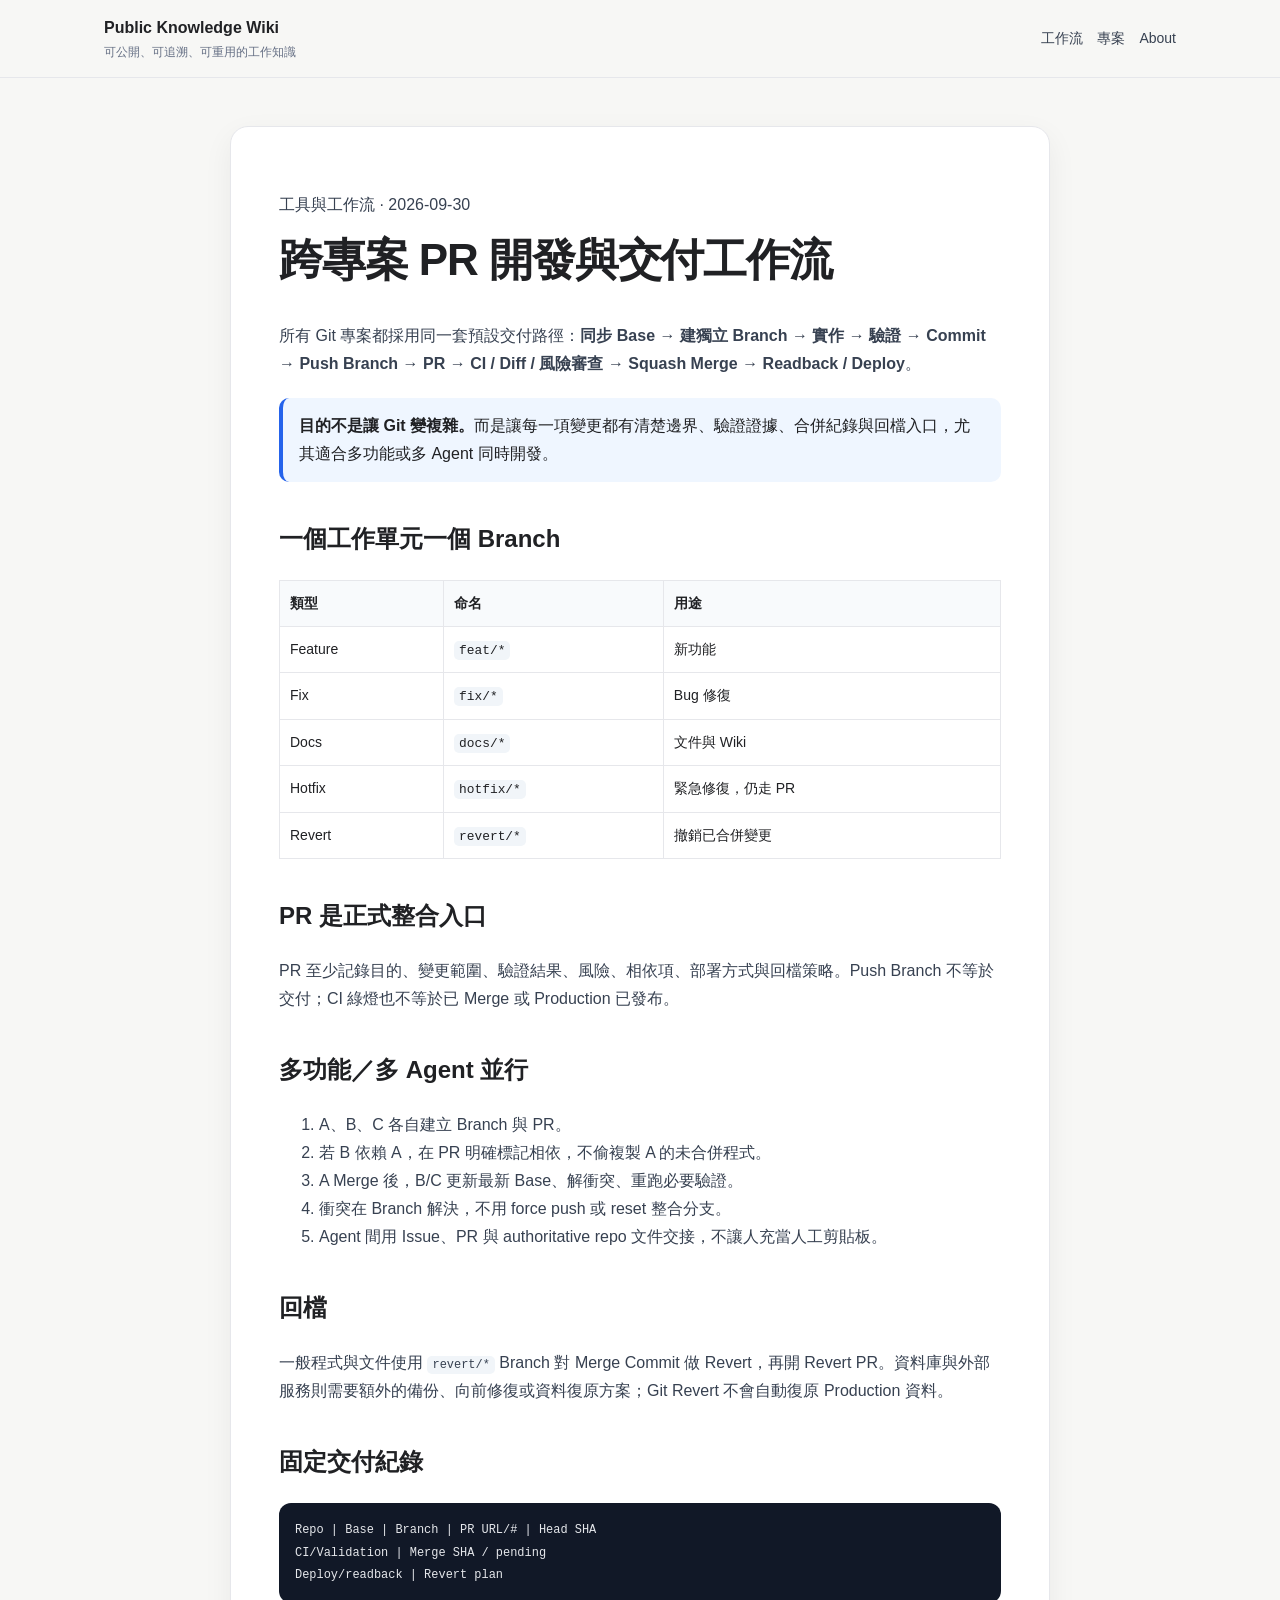
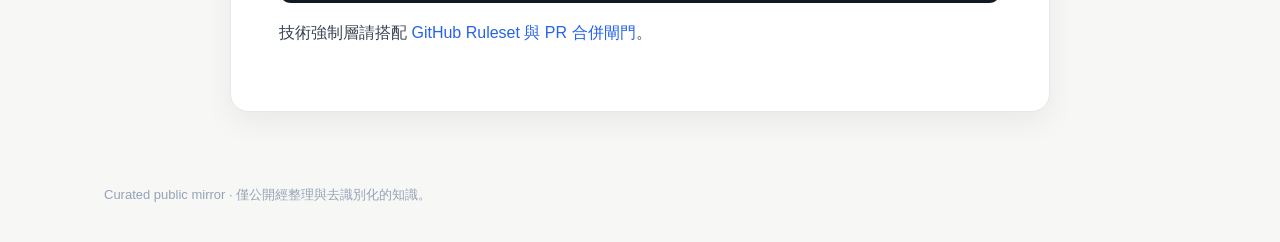
==== articles/cross-project-pr.html @ d590c8b0 "docs: add public workflow articles" ====
<!doctype html><html lang="zh-Hant"><head><meta charset="utf-8"><meta name="viewport" content="width=device-width,initial-scale=1"><meta name="description" content="跨專案 PR 開發與交付工作流"><title>跨專案 PR 開發與交付工作流 · Public Knowledge Wiki</title><link rel="stylesheet" href="../styles.css"></head><body><header class="site-header"><div class="header-inner"><a class="brand" href="../index.html">Public Knowledge Wiki<small>可公開、可追溯、可重用的工作知識</small></a><nav><a href="../index.html#workflows">工作流</a><a href="../index.html#projects">專案</a><a href="../README.md">About</a></nav></div></header><main class="container"><article class="article">
<p class="muted">工具與工作流 · 2026-09-30</p><h1>跨專案 PR 開發與交付工作流</h1>
<p>所有 Git 專案都採用同一套預設交付路徑：<strong>同步 Base → 建獨立 Branch → 實作 → 驗證 → Commit → Push Branch → PR → CI / Diff / 風險審查 → Squash Merge → Readback / Deploy</strong>。</p>
<div class="callout"><strong>目的不是讓 Git 變複雜。</strong>而是讓每一項變更都有清楚邊界、驗證證據、合併紀錄與回檔入口，尤其適合多功能或多 Agent 同時開發。</div>
<h2>一個工作單元一個 Branch</h2>
<table><tr><th>類型</th><th>命名</th><th>用途</th></tr><tr><td>Feature</td><td><code>feat/*</code></td><td>新功能</td></tr><tr><td>Fix</td><td><code>fix/*</code></td><td>Bug 修復</td></tr><tr><td>Docs</td><td><code>docs/*</code></td><td>文件與 Wiki</td></tr><tr><td>Hotfix</td><td><code>hotfix/*</code></td><td>緊急修復，仍走 PR</td></tr><tr><td>Revert</td><td><code>revert/*</code></td><td>撤銷已合併變更</td></tr></table>
<h2>PR 是正式整合入口</h2><p>PR 至少記錄目的、變更範圍、驗證結果、風險、相依項、部署方式與回檔策略。Push Branch 不等於交付；CI 綠燈也不等於已 Merge 或 Production 已發布。</p>
<h2>多功能／多 Agent 並行</h2><ol><li>A、B、C 各自建立 Branch 與 PR。</li><li>若 B 依賴 A，在 PR 明確標記相依，不偷複製 A 的未合併程式。</li><li>A Merge 後，B/C 更新最新 Base、解衝突、重跑必要驗證。</li><li>衝突在 Branch 解決，不用 force push 或 reset 整合分支。</li><li>Agent 間用 Issue、PR 與 authoritative repo 文件交接，不讓人充當人工剪貼板。</li></ol>
<h2>回檔</h2><p>一般程式與文件使用 <code>revert/*</code> Branch 對 Merge Commit 做 Revert，再開 Revert PR。資料庫與外部服務則需要額外的備份、向前修復或資料復原方案；Git Revert 不會自動復原 Production 資料。</p>
<h2>固定交付紀錄</h2><pre><code>Repo | Base | Branch | PR URL/# | Head SHA
CI/Validation | Merge SHA / pending
Deploy/readback | Revert plan</code></pre>
<p>技術強制層請搭配 <a href="github-ruleset.html">GitHub Ruleset 與 PR 合併閘門</a>。</p></article></main><footer class="footer">Curated public mirror · 僅公開經整理與去識別化的知識。</footer></body></html>
---- styles.css ----
:root{--bg:#f7f7f5;--panel:#fff;--text:#202124;--muted:#667085;--line:#e6e7eb;--accent:#2563eb;--accent-soft:#eff6ff;--code:#111827;--shadow:0 10px 30px rgba(15,23,42,.06)}
*{box-sizing:border-box}html{scroll-behavior:smooth}body{margin:0;font-family:Inter,-apple-system,BlinkMacSystemFont,"Segoe UI","Noto Sans TC",sans-serif;background:var(--bg);color:var(--text);line-height:1.75}a{color:var(--accent);text-decoration:none}a:hover{text-decoration:underline}
.site-header{position:sticky;top:0;z-index:20;background:rgba(247,247,245,.92);backdrop-filter:blur(12px);border-bottom:1px solid var(--line)}.header-inner{max-width:1120px;margin:auto;padding:14px 24px;display:flex;align-items:center;gap:20px;justify-content:space-between}.brand{font-weight:750;color:var(--text)}.brand small{display:block;color:var(--muted);font-weight:500;font-size:12px}nav{display:flex;gap:14px;flex-wrap:wrap}nav a{color:#374151;font-size:14px}
.container{max-width:1120px;margin:auto;padding:48px 24px 72px}.hero{padding:34px 0 28px}.hero h1{font-size:clamp(34px,5vw,58px);line-height:1.08;margin:0 0 16px;letter-spacing:-.035em}.hero p{max-width:760px;color:var(--muted);font-size:18px;margin:0}.badges{display:flex;gap:8px;flex-wrap:wrap;margin-top:18px}.badge{padding:5px 10px;border:1px solid #cbd5e1;border-radius:999px;background:#fff;font-size:12px;color:#475569}
.section-title{margin:34px 0 14px;font-size:22px}.grid{display:grid;grid-template-columns:repeat(2,minmax(0,1fr));gap:16px}.card{display:block;background:var(--panel);border:1px solid var(--line);border-radius:16px;padding:20px;box-shadow:var(--shadow);transition:.18s transform,.18s border-color;color:inherit}.card:hover{transform:translateY(-2px);border-color:#cbd5e1;text-decoration:none}.card h2{font-size:19px;margin:0 0 6px}.card p{margin:0;color:var(--muted)}.card .meta{margin-top:12px;font-size:12px;color:#94a3b8}
.article{max-width:820px;margin:auto;background:var(--panel);border:1px solid var(--line);border-radius:18px;padding:clamp(24px,5vw,48px);box-shadow:var(--shadow)}.article h1{font-size:clamp(30px,4vw,44px);line-height:1.15;margin-top:0;letter-spacing:-.025em}.article h2{margin-top:36px;font-size:24px}.article h3{margin-top:26px;font-size:19px}.article p,.article li{color:#374151}.article table{width:100%;border-collapse:collapse;margin:18px 0;font-size:14px}.article th,.article td{border:1px solid var(--line);padding:10px;vertical-align:top;text-align:left}.article th{background:#f8fafc}.article code{background:#f1f5f9;border-radius:5px;padding:2px 5px;font-size:.92em}.article pre{background:var(--code);color:#e5e7eb;padding:16px;border-radius:12px;overflow:auto}.article pre code{background:transparent;color:inherit;padding:0}
.callout{border-left:4px solid var(--accent);background:var(--accent-soft);padding:14px 16px;border-radius:10px;margin:20px 0}.muted{color:var(--muted)}.footer{max-width:1120px;margin:auto;padding:0 24px 40px;color:#94a3b8;font-size:13px}.search{margin-top:24px;max-width:560px}.search input{width:100%;padding:13px 14px;border:1px solid #cbd5e1;border-radius:12px;background:#fff;font-size:15px}
@media(max-width:760px){.grid{grid-template-columns:1fr}.header-inner{align-items:flex-start;flex-direction:column}.container{padding-top:28px}.article{border-radius:0;border-left:0;border-right:0}.hero{padding-top:18px}}
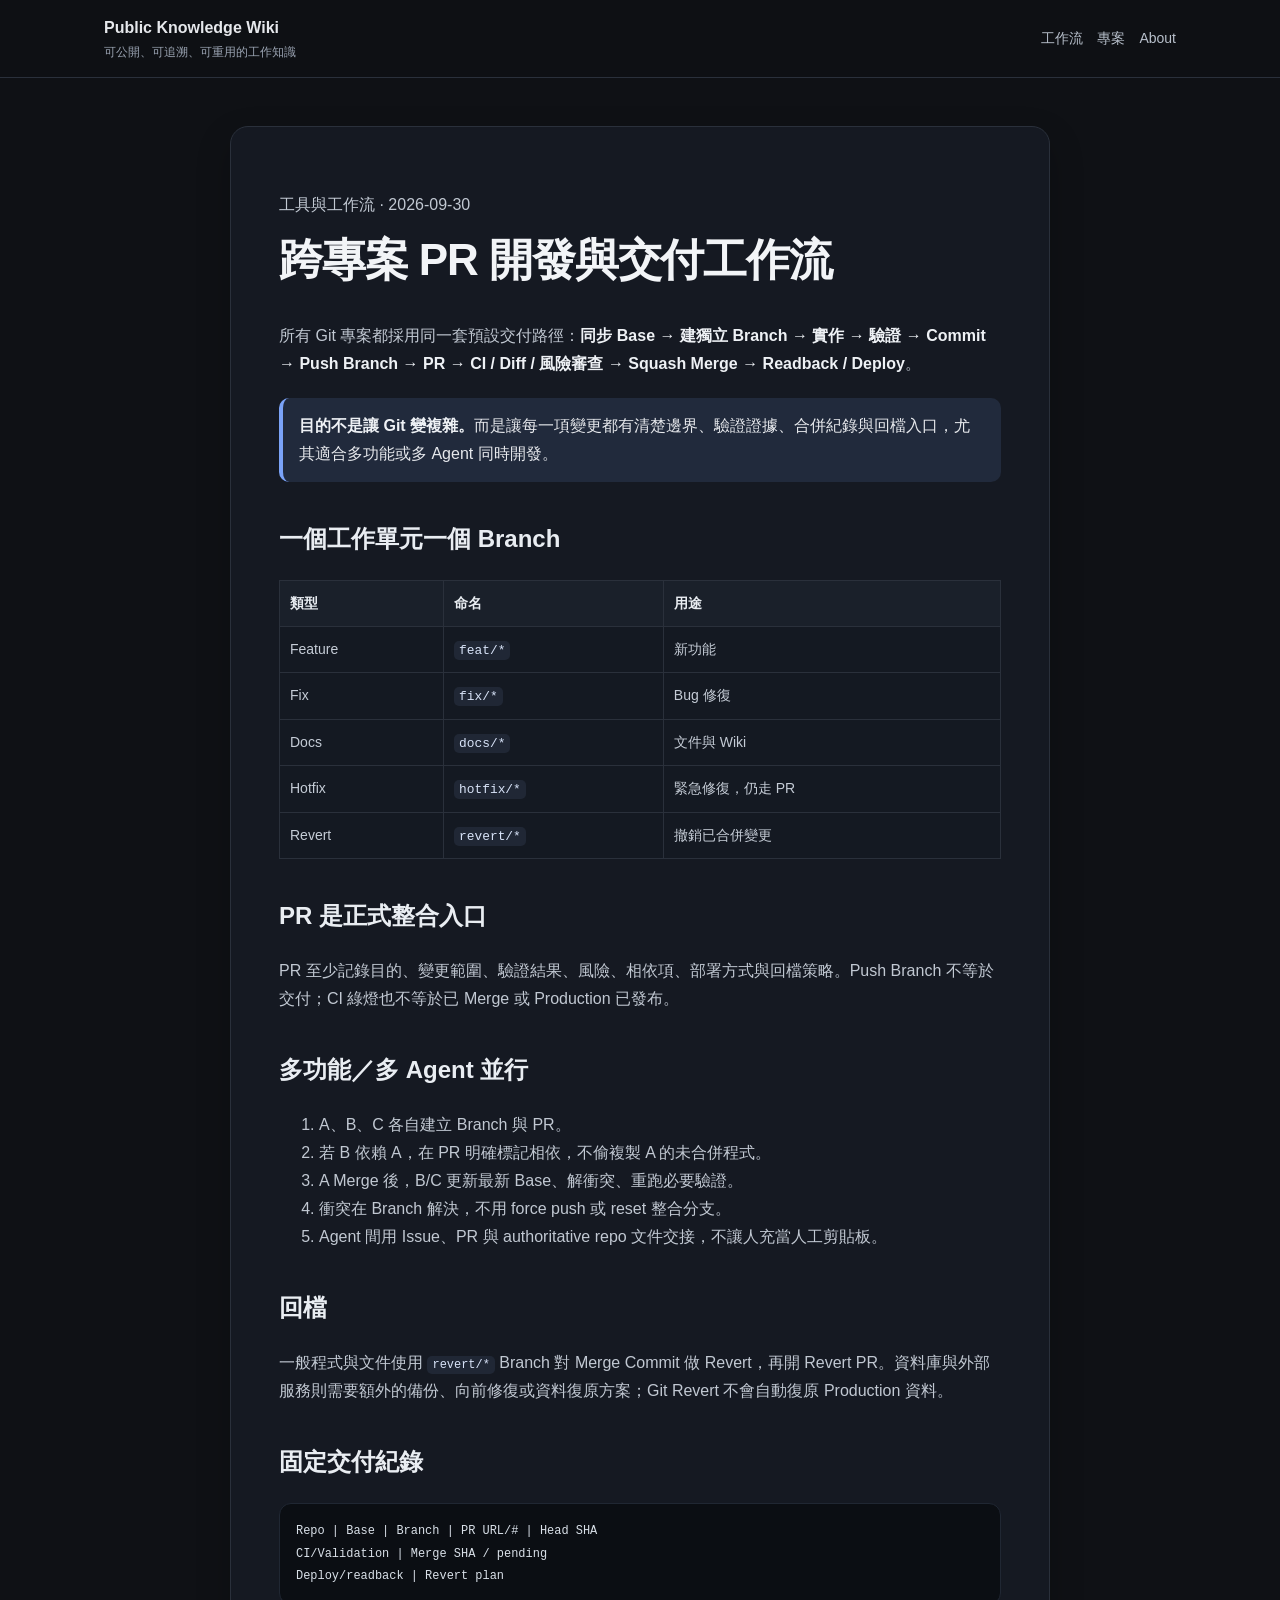
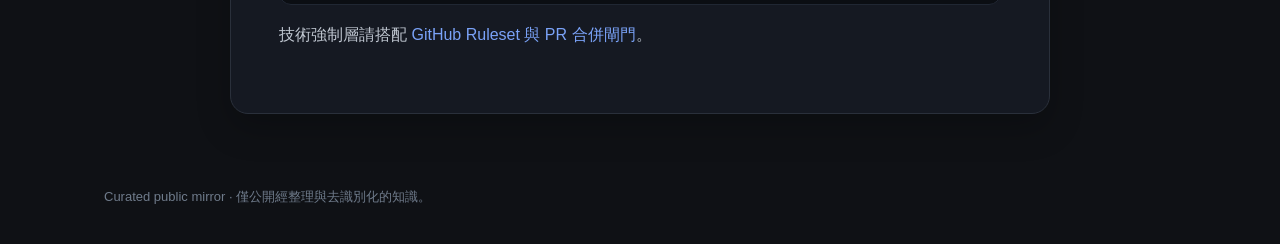
==== commit 496380e7: "feat: make article titles configurable" ====
--- a/articles/cross-project-pr.html
+++ b/articles/cross-project-pr.html
@@ -1,5 +1,5 @@
-<!doctype html><html lang="zh-Hant"><head><meta charset="utf-8"><meta name="viewport" content="width=device-width,initial-scale=1"><meta name="description" content="跨專案 PR 開發與交付工作流"><title>跨專案 PR 開發與交付工作流 · Public Knowledge Wiki</title><link rel="stylesheet" href="../styles.css"></head><body><header class="site-header"><div class="header-inner"><a class="brand" href="../index.html">Public Knowledge Wiki<small>可公開、可追溯、可重用的工作知識</small></a><nav><a href="../index.html#workflows">工作流</a><a href="../index.html#projects">專案</a><a href="../README.md">About</a></nav></div></header><main class="container"><article class="article">
-<p class="muted">工具與工作流 · 2026-09-30</p><h1>跨專案 PR 開發與交付工作流</h1>
+<!doctype html><html lang="zh-Hant"><head><meta charset="utf-8"><meta name="viewport" content="width=device-width,initial-scale=1"><meta name="description" content="跨專案 PR 開發與交付工作流"><title>跨專案 PR 開發與交付工作流 · Public Knowledge Wiki</title><link rel="stylesheet" href="../styles.css"></head><body><header class="site-header"><div class="header-inner"><a class="brand" href="../index.html"><span data-config="site.title">Public Knowledge Wiki</span><small data-config="site.subtitle">可公開、可追溯、可重用的工作知識</small></a><nav><a href="../index.html#workflows" data-config="nav.workflows">工作流</a><a href="../index.html#projects" data-config="nav.projects">專案</a><a href="../README.md" data-config="nav.about">About</a></nav></div></header><main class="container"><article class="article">
+<p class="muted">工具與工作流 · 2026-09-30</p><h1 data-article-title="articles.crossProject">跨專案 PR 開發與交付工作流</h1>
 <p>所有 Git 專案都採用同一套預設交付路徑：<strong>同步 Base → 建獨立 Branch → 實作 → 驗證 → Commit → Push Branch → PR → CI / Diff / 風險審查 → Squash Merge → Readback / Deploy</strong>。</p>
 <div class="callout"><strong>目的不是讓 Git 變複雜。</strong>而是讓每一項變更都有清楚邊界、驗證證據、合併紀錄與回檔入口，尤其適合多功能或多 Agent 同時開發。</div>
 <h2>一個工作單元一個 Branch</h2>
@@ -10,4 +10,4 @@
 <h2>固定交付紀錄</h2><pre><code>Repo | Base | Branch | PR URL/# | Head SHA
 CI/Validation | Merge SHA / pending
 Deploy/readback | Revert plan</code></pre>
-<p>技術強制層請搭配 <a href="github-ruleset.html">GitHub Ruleset 與 PR 合併閘門</a>。</p></article></main><footer class="footer">Curated public mirror · 僅公開經整理與去識別化的知識。</footer></body></html>+<p>技術強制層請搭配 <a href="github-ruleset.html">GitHub Ruleset 與 PR 合併閘門</a>。</p></article></main><footer class="footer" data-config="footer">Curated public mirror · 僅公開經整理與去識別化的知識。</footer><script src="../site-config.js"></script><script src="../script.js"></script></body></html>
--- a/styles.css
+++ b/styles.css
@@ -1,8 +1,39 @@
-:root{--bg:#f7f7f5;--panel:#fff;--text:#202124;--muted:#667085;--line:#e6e7eb;--accent:#2563eb;--accent-soft:#eff6ff;--code:#111827;--shadow:0 10px 30px rgba(15,23,42,.06)}
-*{box-sizing:border-box}html{scroll-behavior:smooth}body{margin:0;font-family:Inter,-apple-system,BlinkMacSystemFont,"Segoe UI","Noto Sans TC",sans-serif;background:var(--bg);color:var(--text);line-height:1.75}a{color:var(--accent);text-decoration:none}a:hover{text-decoration:underline}
-.site-header{position:sticky;top:0;z-index:20;background:rgba(247,247,245,.92);backdrop-filter:blur(12px);border-bottom:1px solid var(--line)}.header-inner{max-width:1120px;margin:auto;padding:14px 24px;display:flex;align-items:center;gap:20px;justify-content:space-between}.brand{font-weight:750;color:var(--text)}.brand small{display:block;color:var(--muted);font-weight:500;font-size:12px}nav{display:flex;gap:14px;flex-wrap:wrap}nav a{color:#374151;font-size:14px}
-.container{max-width:1120px;margin:auto;padding:48px 24px 72px}.hero{padding:34px 0 28px}.hero h1{font-size:clamp(34px,5vw,58px);line-height:1.08;margin:0 0 16px;letter-spacing:-.035em}.hero p{max-width:760px;color:var(--muted);font-size:18px;margin:0}.badges{display:flex;gap:8px;flex-wrap:wrap;margin-top:18px}.badge{padding:5px 10px;border:1px solid #cbd5e1;border-radius:999px;background:#fff;font-size:12px;color:#475569}
-.section-title{margin:34px 0 14px;font-size:22px}.grid{display:grid;grid-template-columns:repeat(2,minmax(0,1fr));gap:16px}.card{display:block;background:var(--panel);border:1px solid var(--line);border-radius:16px;padding:20px;box-shadow:var(--shadow);transition:.18s transform,.18s border-color;color:inherit}.card:hover{transform:translateY(-2px);border-color:#cbd5e1;text-decoration:none}.card h2{font-size:19px;margin:0 0 6px}.card p{margin:0;color:var(--muted)}.card .meta{margin-top:12px;font-size:12px;color:#94a3b8}
-.article{max-width:820px;margin:auto;background:var(--panel);border:1px solid var(--line);border-radius:18px;padding:clamp(24px,5vw,48px);box-shadow:var(--shadow)}.article h1{font-size:clamp(30px,4vw,44px);line-height:1.15;margin-top:0;letter-spacing:-.025em}.article h2{margin-top:36px;font-size:24px}.article h3{margin-top:26px;font-size:19px}.article p,.article li{color:#374151}.article table{width:100%;border-collapse:collapse;margin:18px 0;font-size:14px}.article th,.article td{border:1px solid var(--line);padding:10px;vertical-align:top;text-align:left}.article th{background:#f8fafc}.article code{background:#f1f5f9;border-radius:5px;padding:2px 5px;font-size:.92em}.article pre{background:var(--code);color:#e5e7eb;padding:16px;border-radius:12px;overflow:auto}.article pre code{background:transparent;color:inherit;padding:0}
-.callout{border-left:4px solid var(--accent);background:var(--accent-soft);padding:14px 16px;border-radius:10px;margin:20px 0}.muted{color:var(--muted)}.footer{max-width:1120px;margin:auto;padding:0 24px 40px;color:#94a3b8;font-size:13px}.search{margin-top:24px;max-width:560px}.search input{width:100%;padding:13px 14px;border:1px solid #cbd5e1;border-radius:12px;background:#fff;font-size:15px}
-@media(max-width:760px){.grid{grid-template-columns:1fr}.header-inner{align-items:flex-start;flex-direction:column}.container{padding-top:28px}.article{border-radius:0;border-left:0;border-right:0}.hero{padding-top:18px}}+:root{
+  color-scheme:dark;
+  --bg:#0f1115;
+  --panel:#151922;
+  --panel-soft:#11151c;
+  --text:#e6e8ec;
+  --muted:#9aa3b2;
+  --line:#2a303b;
+  --accent:#7aa2f7;
+  --accent-hover:#9bb7ff;
+  --accent-soft:rgba(122,162,247,.12);
+  --code:#0b0e13;
+  --shadow:0 14px 34px rgba(0,0,0,.22);
+}
+*{box-sizing:border-box}
+html{scroll-behavior:smooth;background:var(--bg)}
+body{margin:0;font-family:Inter,-apple-system,BlinkMacSystemFont,"Segoe UI","Noto Sans TC",sans-serif;background:var(--bg);color:var(--text);line-height:1.75}
+a{color:var(--accent);text-decoration:none}a:hover{color:var(--accent-hover);text-decoration:underline}
+.site-header{position:sticky;top:0;z-index:20;background:rgba(15,17,21,.9);backdrop-filter:blur(12px);border-bottom:1px solid var(--line)}
+.header-inner{max-width:1120px;margin:auto;padding:14px 24px;display:flex;align-items:center;gap:20px;justify-content:space-between}
+.brand{font-weight:750;color:var(--text)}.brand:hover{text-decoration:none;color:#fff}.brand small{display:block;color:var(--muted);font-weight:500;font-size:12px}
+nav{display:flex;gap:14px;flex-wrap:wrap}nav a{color:#b8c0cc;font-size:14px}
+.container{max-width:1120px;margin:auto;padding:48px 24px 72px}
+.hero{padding:34px 0 28px}.hero h1{font-size:clamp(34px,5vw,58px);line-height:1.08;margin:0 0 16px;letter-spacing:-.035em;color:#f2f4f7}.hero p{max-width:760px;color:var(--muted);font-size:18px;margin:0}
+.badges{display:flex;gap:8px;flex-wrap:wrap;margin-top:18px}.badge{padding:5px 10px;border:1px solid #343c49;border-radius:999px;background:#161b24;font-size:12px;color:#aeb7c4}
+.section-title{margin:34px 0 14px;font-size:22px;color:#eef1f5}
+.grid{display:grid;grid-template-columns:repeat(2,minmax(0,1fr));gap:16px}
+.card{display:block;background:var(--panel);border:1px solid var(--line);border-radius:16px;padding:20px;box-shadow:var(--shadow);transition:.18s transform,.18s border-color,.18s background;color:inherit}
+.card:hover{transform:translateY(-2px);border-color:#3c4656;background:#181e28;text-decoration:none}.card h2{font-size:19px;margin:0 0 6px;color:#eef1f5}.card p{margin:0;color:var(--muted)}.card .meta{margin-top:12px;font-size:12px;color:#737f90}
+.article{max-width:820px;margin:auto;background:var(--panel);border:1px solid var(--line);border-radius:18px;padding:clamp(24px,5vw,48px);box-shadow:var(--shadow)}
+.article h1{font-size:clamp(30px,4vw,44px);line-height:1.15;margin-top:0;letter-spacing:-.025em;color:#f2f4f7}.article h2{margin-top:36px;font-size:24px;color:#e9edf2}.article h3{margin-top:26px;font-size:19px;color:#e9edf2}
+.article p,.article li{color:#c1c8d2}.article strong{color:#eef1f5}
+.article table{width:100%;border-collapse:collapse;margin:18px 0;font-size:14px}.article th,.article td{border:1px solid var(--line);padding:10px;vertical-align:top;text-align:left}.article th{background:#1a202a;color:#e9edf2}.article td{background:#141922;color:#c5ccd6}
+.article code{background:#202735;color:#d8e3f8;border-radius:5px;padding:2px 5px;font-size:.92em}.article pre{background:var(--code);color:#d9e0e8;padding:16px;border:1px solid #202733;border-radius:12px;overflow:auto}.article pre code{background:transparent;color:inherit;padding:0}
+.callout{border-left:4px solid var(--accent);background:var(--accent-soft);padding:14px 16px;border-radius:10px;margin:20px 0}.muted{color:var(--muted)}
+.footer{max-width:1120px;margin:auto;padding:0 24px 40px;color:#6f7b8b;font-size:13px}
+.search{margin-top:24px;max-width:560px}.search input{width:100%;padding:13px 14px;border:1px solid #343c49;border-radius:12px;background:#121720;color:#e6e8ec;font-size:15px;outline:none}.search input::placeholder{color:#707b8b}.search input:focus{border-color:#587ac0;box-shadow:0 0 0 3px rgba(122,162,247,.11)}
+::selection{background:rgba(122,162,247,.3);color:#fff}
+@media(max-width:760px){.grid{grid-template-columns:1fr}.header-inner{align-items:flex-start;flex-direction:column}.container{padding-top:28px}.article{border-radius:0;border-left:0;border-right:0}.hero{padding-top:18px}}
